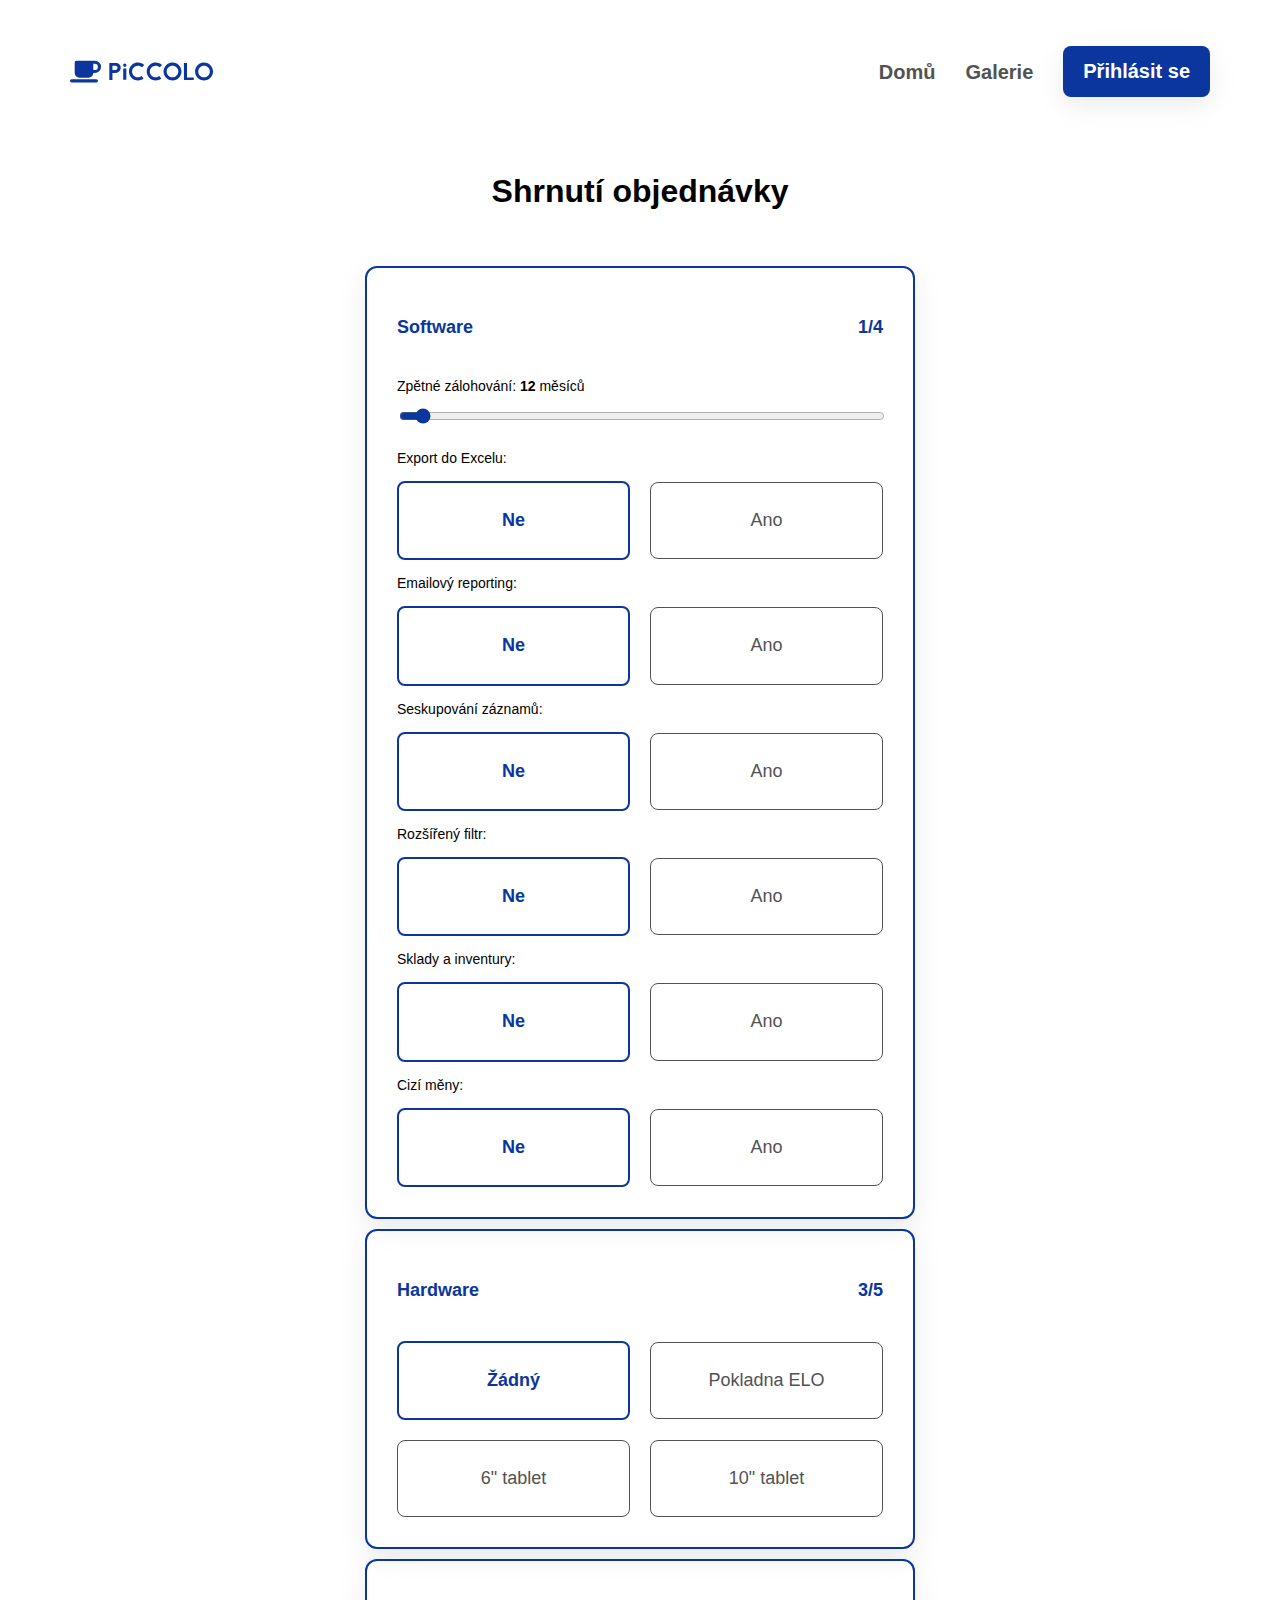
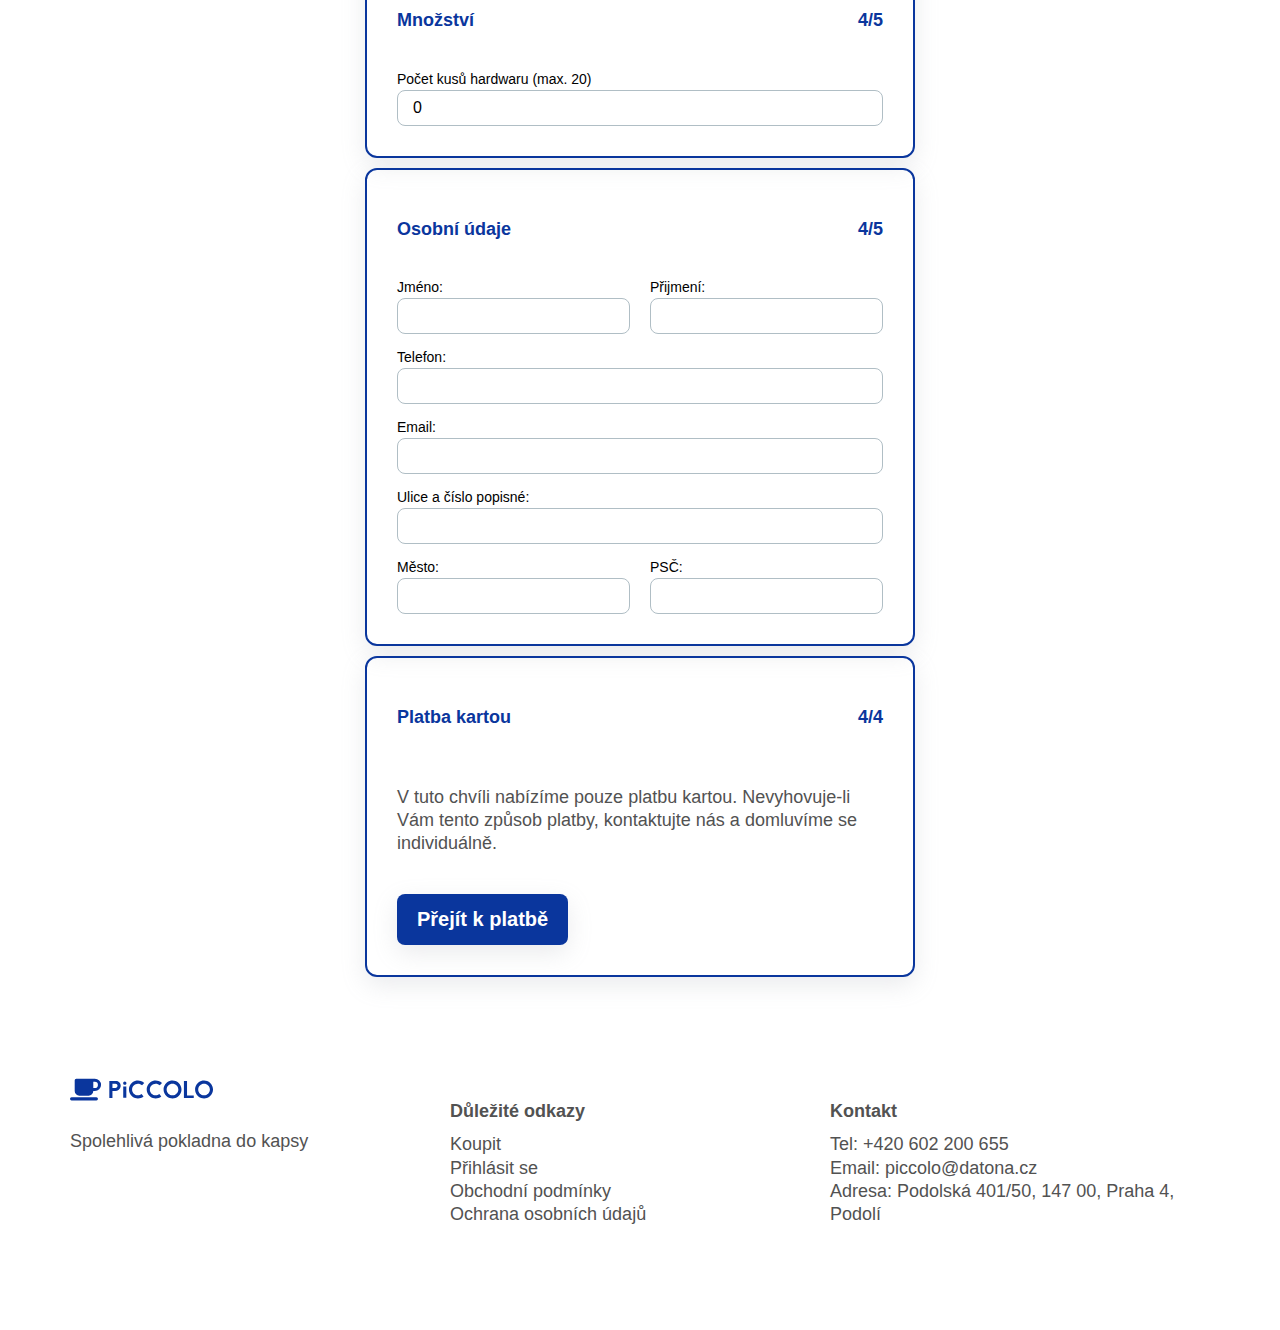
==== home/form.html @ e9f94712 "First commit" ====
<!DOCTYPE html>
<html lang="cs">
  <head>
    <meta charset="UTF-8" />
    <meta name="viewport" content="width=device-width, initial-scale=1.0" />
    <title>PiCCOLO - spolehlivá pokladna do kapsy</title>
    <link rel="icon" type="image/x-icon" href="/images/favicon.ico" />
    <link rel="preconnect" href="https://fonts.googleapis.com" />
    <link rel="preconnect" href="https://fonts.gstatic.com" crossorigin />
    <link
      rel="stylesheet"
      href="https://api.ssps.cajthaml.eu/file/64d9f18f79dad891e8a07c73"
    />
    <link
      rel="stylesheet"
      type="text/css"
      href="./styles/style.css"
      media="screen"
    />
    <link
      rel="stylesheet"
      type="text/css"
      href="./styles/form.css"
      media="screen"
    />
    <link
      rel="stylesheet"
      href="https://cdnjs.cloudflare.com/ajax/libs/font-awesome/6.1.1/css/all.min.css"
    />
  </head>
  <body>
    <!--BURGER MENU-->
    <div id="burger-menu">
      <header>
        <section class="logo">
          <a href="/"
            ><img src="./images/logo.svg" alt="logo" class="logo"
          /></a>
        </section>
        <i class="fa-solid fa-xmark burger-menu-icon"></i>
      </header>
      <nav>
        <ul class="burger-nav-bar">
          <a class="hover-animation" href="/">Domů</a>
          <a class="hover-animation" href="/home/gallery.html">Galerie</a>
        </ul>
      </nav>
      <form class="burger-login" method="post">
        <h3>Přihlášení</h3>
        <div class="form-group">
          <input
            size="1"
            type="text"
            id="burger-username"
            placeholder="Zadejte uživatelské jméno"
            required
            autofocus
            name="Login"
            value=""
          />
        </div>
        <div class="form-group">
          <input
            size="1"
            type="password"
            id="burger-password"
            placeholder="Zadejte heslo"
            required
            name="Heslo"
          />
        </div>
        <button type="submit" class="primary-button hover-animation">
          Přihlásit se
        </button>
        <div class="forgot-password-wrapper">
          <a
            href="https://pokladna-piccolo.cz/ZapomenuteHeslo"
            class="forgot-password"
            >Zapomenuté heslo?</a
          >
        </div>
        <input
          name="__RequestVerificationToken"
          type="hidden"
          value="CfDJ8I_9FnGAjtVNmNtBcQKOBKoUgruNuD9HVNGTyZCKJATKybmrR9qlRq-h8FTaZlfx4MtVY10vINVL3za22tVjhV_Zq25In_8nS5ryvNQVc3ReFTSw3K0VMyKanfKJ5ry628mNpqh6AXp3YkNbod20c_k"
        />
      </form>
    </div>
    <!--LOGIN WINDOW-->
    <div id="login-window">
      <form class="burger-login" method="post">
        <h3>Přihlášení</h3>
        <div class="form-group">
          <input
            size="1"
            type="text"
            id="username2"
            placeholder="Zadejte uživatelské jméno"
            name="Login"
            value=""
          />
        </div>
        <div class="form-group">
          <input
            size="1"
            type="password"
            id="password"
            placeholder="Zadejte heslo"
            name="Heslo"
          />
        </div>
        <button type="submit" class="primary-button hover-animation">
          Přihlásit se
        </button>
        <div class="forgot-password-wrapper">
          <a
            href="https://pokladna-piccolo.cz/ZapomenuteHeslo"
            class="forgot-password"
            >Zapomenuté heslo?</a
          >
        </div>
        <input
          name="__RequestVerificationToken"
          type="hidden"
          value="CfDJ8I_9FnGAjtVNmNtBcQKOBKoUgruNuD9HVNGTyZCKJATKybmrR9qlRq-h8FTaZlfx4MtVY10vINVL3za22tVjhV_Zq25In_8nS5ryvNQVc3ReFTSw3K0VMyKanfKJ5ry628mNpqh6AXp3YkNbod20c_k"
        />
      </form>
    </div>
    <section id="container">
      <!--HEADER-->
      <header>
        <section class="logo">
          <a href="/"
            ><img src="./images/logo.svg" alt="logo" class="logo"
          /></a>
        </section>
        <nav>
          <ul class="nav-bar">
            <a class="hover-animation" href="/">Domů</a>
            <a class="hover-animation" href="/home/gallery.html">Galerie</a>
            <button class="primary-button hover-animation login-button">
              Přihlásit se
            </button>
          </ul>
        </nav>
        <i class="fa-solid fa-bars burger-menu-icon"></i>
      </header>
      <!--MAIN-->
      <main>
        <h2>Shrnutí objednávky</h2>
        <form>
          <div class="form-step">
            <section class="step-title">
              <p>Software</p>
              <p>1/4</p>
            </section>
            <section class="form-fields">
              <section class="form-row">
                <article class="form-field">
                  <label for="monthSlider"
                    >Zpětné zálohování:
                    <span id="monthValue">12</span>
                    měsíců</label
                  >
                  <input
                    type="range"
                    min="12"
                    max="126"
                    value="12"
                    class="slider"
                    id="monthSlider"
                  />
                </article>
              </section>
              <section class="form-row">
                <label for="number">Export do Excelu:</label>
              </section>
              <section class="form-row">
                <article class="form-field">
                  <input
                    id="excel-ne"
                    type="radio"
                    name="excel"
                    required
                    checked
                  />
                  <label for="excel-ne" class="radio-card">
                    <p>Ne</p>
                  </label>
                </article>
                <article class="form-field">
                  <input id="excel-ano" type="radio" name="excel" required />
                  <label for="excel-ano" class="radio-card">
                    <p>Ano</p>
                  </label>
                </article>
              </section>
              <section class="form-row">
                <label for="number">Emailový reporting:</label>
              </section>
              <section class="form-row">
                <article class="form-field">
                  <input
                    id="reporting-ne"
                    type="radio"
                    name="reporting"
                    required
                    checked
                  />
                  <label for="reporting-ne" class="radio-card">
                    <p>Ne</p>
                  </label>
                </article>
                <article class="form-field">
                  <input
                    id="reporting-ano"
                    type="radio"
                    name="reporting"
                    required
                  />
                  <label for="reporting-ano" class="radio-card">
                    <p>Ano</p>
                  </label>
                </article>
              </section>
              <section class="form-row">
                <label for="number">Seskupování záznamů:</label>
              </section>
              <section class="form-row">
                <article class="form-field">
                  <input
                    id="seskupovani-ne"
                    type="radio"
                    name="seskupovani"
                    required
                    checked
                  />
                  <label for="seskupovani-ne" class="radio-card">
                    <p>Ne</p>
                  </label>
                </article>
                <article class="form-field">
                  <input
                    id="seskupovani-ano"
                    type="radio"
                    name="seskupovani"
                    required
                  />
                  <label for="seskupovani-ano" class="radio-card">
                    <p>Ano</p>
                  </label>
                </article>
              </section>
              <section class="form-row">
                <label for="number">Rozšířený filtr:</label>
              </section>
              <section class="form-row">
                <article class="form-field">
                  <input
                    id="filtr-ne"
                    type="radio"
                    name="filtr"
                    required
                    checked
                  />
                  <label for="filtr-ne" class="radio-card">
                    <p>Ne</p>
                  </label>
                </article>
                <article class="form-field">
                  <input id="filtr-ano" type="radio" name="filtr" required />
                  <label for="filtr-ano" class="radio-card">
                    <p>Ano</p>
                  </label>
                </article>
              </section>
              <section class="form-row">
                <label for="number">Sklady a inventury:</label>
              </section>
              <section class="form-row">
                <article class="form-field">
                  <input
                    id="sklady-ne"
                    type="radio"
                    name="sklady"
                    required
                    checked
                  />
                  <label for="sklady-ne" class="radio-card">
                    <p>Ne</p>
                  </label>
                </article>
                <article class="form-field">
                  <input id="sklady-ano" type="radio" name="sklady" required />
                  <label for="sklady-ano" class="radio-card">
                    <p>Ano</p>
                  </label>
                </article>
              </section>
              <section class="form-row">
                <label for="number">Cizí měny:</label>
              </section>
              <section class="form-row">
                <article class="form-field">
                  <input
                    id="meny-ne"
                    type="radio"
                    name="meny"
                    required
                    checked
                  />
                  <label for="meny-ne" class="radio-card">
                    <p>Ne</p>
                  </label>
                </article>
                <article class="form-field">
                  <input id="meny-ano" type="radio" name="meny" required />
                  <label for="meny-ano" class="radio-card">
                    <p>Ano</p>
                  </label>
                </article>
              </section>
            </section>
          </div>
          <div class="form-step">
            <section class="step-title">
              <p>Hardware</p>
              <p>3/5</p>
            </section>
            <section class="form-row">
              <article class="form-field">
                <input
                  id="no-hardware"
                  type="radio"
                  name="typ-pokladny"
                  required
                  checked
                />
                <label for="no-hardware" class="radio-card">
                  <p>Žádný</p>
                </label>
              </article>
              <article class="form-field">
                <input id="elo" type="radio" name="typ-pokladny" required />
                <label for="elo" class="radio-card">
                  <p>Pokladna ELO</p>
                </label>
              </article>
            </section>
            <section class="form-row">
              <article class="form-field">
                <input
                  id="6-tablet"
                  type="radio"
                  name="typ-pokladny"
                  required
                />
                <label for="6-tablet" class="radio-card">
                  <p>6" tablet</p>
                </label>
              </article>
              <article class="form-field">
                <input
                  id="10-tablet"
                  type="radio"
                  name="typ-pokladny"
                  required
                />
                <label for="10-tablet" class="radio-card">
                  <p>10" tablet</p>
                </label>
              </article>
            </section>
          </div>
          <div class="form-step">
            <section class="step-title">
              <p>Množství</p>
              <p>4/5</p>
            </section>
            <section class="form-row">
              <article class="form-field">
                <label for="number">Počet kusů hardwaru (max. 20)</label>
                <input
                  id="number"
                  type="number"
                  required
                  max="20"
                  min="0"
                  value="0"
                />
              </article>
            </section>
          </div>
          <div class="form-step">
            <section class="step-title">
              <p>Osobní údaje</p>
              <p>4/5</p>
            </section>
            <section class="form-fields">
              <section class="form-row">
                <article class="form-field">
                  <label for="name">Jméno:</label>
                  <input id="name" type="text" required />
                </article>
                <article class="form-field">
                  <label for="last-name">Přijmení:</label>
                  <input id="last-name" type="text" required />
                </article>
              </section>
              <section class="form-row">
                <article class="form-field">
                  <label for="phone">Telefon:</label>
                  <input id="phone" type="tel" required />
                </article>
              </section>
              <section class="form-row">
                <article class="form-field">
                  <label for="email">Email:</label>
                  <input id="email" type="email" required />
                </article>
              </section>
              <section class="form-row">
                <article class="form-field">
                  <label for="address">Ulice a číslo popisné:</label>
                  <input id="address" type="text" required />
                </article>
              </section>
              <section class="form-row">
                <article class="form-field">
                  <label for="city">Město:</label>
                  <input id="city" type="text" required />
                </article>
                <article class="form-field">
                  <label for="postal-code">PSČ:</label>
                  <input id="postal-code" type="text" required />
                </article>
              </section>
            </section>
          </div>
          <div class="form-step">
            <section class="step-title">
              <p>Platba kartou</p>
              <p>4/4</p>
            </section>
            <p>
              V tuto chvíli nabízíme pouze platbu kartou. Nevyhovuje-li Vám
              tento způsob platby, kontaktujte nás a domluvíme se individuálně.
            </p>
            <button type="submit" class="primary-button hover-animation">
              Přejít k platbě
            </button>
          </div>
        </form>
      </main>
      <!--FOOTER-->
      <footer>
        <article class="company">
          <section class="logo">
            <a href="/">
              <img src="/home/images/logo.svg" alt="logo" id="footerLogo" />
            </a>
          </section>
          <p>Spolehlivá pokladna do kapsy</p>
        </article>
        <article class="links">
          <p><b>Důležité odkazy</b></p>
          <a href="/home/koupit.html">Koupit</a>
          <a class="login-button">Přihlásit se</a>
          <a href="">Obchodní podmínky</a>
          <a href="">Ochrana osobních údajů</a>
        </article>
        <article class="contact">
          <p><b>Kontakt</b></p>
          <a href="tel:+420602200655">Tel: +420 602 200 655</a>
          <a href="mailto:piccolo@datona.cz">Email: piccolo@datona.cz</a>
          <a href="https://maps.app.goo.gl/zGwgqbxN4EhgyEYY7">
            Adresa: Podolská 401/50, 147 00, Praha 4, Podolí
          </a>
        </article>
      </footer>
    </section>
    <script src="/home/scripts/script.js"></script>
    <script src="/home/scripts/form.js"></script>
  </body>
</html>
---- home/styles/style.css ----
/* ===================GLOBAL==================*/
:root {
  --gradient: linear-gradient(90deg, #0a369d, #4472ca);
  --primary: #0a369d;
  --secondary: #4472ca;
  --background: #ffffff;
  --headings: #000000;
  --text: #525252;
  --shadow: rgba(149, 157, 165, 0.2) 0px 8px 24px;
}

* {
  box-sizing: border-box;
  scroll-behavior: smooth;
}

body,
html {
  box-sizing: border-box;
  font-family: "Inter", sans-serif;
  width: 100%;
  display: flex;
  flex-direction: column;
  align-items: center;
}

h1 {
  color: var(--headings);
  font-size: clamp(3rem, 2.4545rem + 2.7273vw, 4.5rem);
  font-weight: 600;
}

h2 {
  color: var(--headings);
  font-size: 2rem;
  font-weight: 600;
  line-height: 1.2;
}

h3 {
  color: var(--headings);
  font-size: clamp(1.2rem, 1.0909rem + 0.5455vw, 1.5rem);
  font-weight: 600;
}

p,
ul,
a,
li {
  text-decoration: none;
  color: var(--text);
  font-size: 18px;
  font-weight: 500;
  line-height: 1.3;
}

a:hover {
  cursor: pointer;
  transition: var(150ms cubic-bezier(0.215, 0.61, 0.355, 1));
  color: black;
}

input {
  font-size: 1rem;
}

label {
  font-size: 14px;
}

i {
  color: var(--primary);
  font-size: 35px;
}

b {
  font-weight: 700;
}

#container {
  width: 100%;
  max-width: 1200px;
  padding: 20px 30px;
}

.primary-button {
  cursor: pointer;
  box-shadow: var(--shadow);
  border: none;
  border-radius: 8px;
  background-color: var(--primary);
  font-size: 20px;
  font-weight: 600;
  color: white;
  padding: 14px 20px;
}

.secondary-button {
  cursor: pointer;
  box-shadow: var(--shadow);
  border: solid 2px var(--primary);
  border-radius: 8px;
  background-color: white;
  font-size: 20px;
  font-weight: 600;
  color: var(--primary);
  padding: 14px 20px;
}

.hover-animation:hover {
  transition: all 0.2s ease-in-out;
  transform: scale(1.04);
}

.text-hover-animation:hover {
  font-weight: bold;
  transition: all 0.2s ease-in-out;
}

.text-highlight {
  color: var(--primary);
}

.logo {
  width: auto;
  height: 25px;
}

/* ===============================HEADER===============================*/

header {
  width: 100%;
  display: flex;
  justify-content: space-between;
  align-items: center;
}

ul.nav-bar {
  display: flex;
  justify-content: center;
  align-items: center;
  gap: 30px;
}

ul.nav-bar > a {
  font-size: 20px;
  font-weight: 600;
}

header .burger-menu-icon {
  display: none;
}

@media (max-width: 760px) {
  ul.nav-bar {
    display: none;
  }
  header .burger-menu-icon {
    display: flex;
  }
}

/* ================================BURGER MENU===============================*/
#burger-menu {
  z-index: 10;
  transition: all 0.3s;
  margin-right: -200vw;
  width: 100%;
  background-color: white;
  right: 0px;
  top: 0px;
  position: fixed;
  height: 100%;
  box-shadow: var(--shadow);
  padding: 20px 30px;
  display: flex;
  flex-direction: column;
  justify-content: start;
  align-items: center;
  gap: 40px;
}

#burger-menu.show {
  margin-right: 0;
}

ul.burger-nav-bar {
  display: flex;
  flex-direction: column;
  justify-content: center;
  align-items: center;
  gap: 20px;
}

ul.burger-nav-bar > a {
  font-size: 20px;
  font-weight: 600;
}

form.burger-login {
  background-color: white;
  border-radius: 8px;
  padding: 30px;
  box-shadow: var(--shadow);
  max-width: 330px;
  width: 100%;
  gap: 15px;
  display: flex;
  flex-direction: column;
  justify-content: center;
  align-items: center;
}

.form-group {
  width: 100%;
  gap: 5px;
  display: flex;
  flex-direction: column;
  justify-content: center;
  align-items: center;
}

input {
  width: 100%;
  display: block;
  padding: 8px 15px;
  border: solid 1px #b0bec5;
  border-radius: 8px;
  transition: border-color 0.2s ease-in-out;
}

input::placeholder {
  color: #b0bec5;
}

input:focus {
  outline: none;
  border: solid 1px var(--primary);
}

.burger-menu-icon {
  cursor: pointer;
}

.position-fixed {
  top: 0px;
  left: 0px;
  width: 100%;
  max-width: 1200px;
  padding: 20px 30px;
  z-index: 5;
  position: fixed;
}

.forgot-password-wrapper {
  width: 100%;
  display: flex;
  justify-content: end;
}

.forgot-password {
  font-size: 13px;
}

/* ================================LOGIN MENU===============================*/
#login-window {
  z-index: 10;
  background-color: rgb(0, 0, 0);
  background-color: rgba(0, 0, 0, 0.4);
  width: 100vw;
  height: 100vh;
  position: fixed;
  display: none;
  justify-content: center;
  align-items: center;
}

#login-window.show {
  position: fixed;
  display: flex;
}

/* =========================================FOOTER======================================*/

footer {
  margin: 75px 0px;
  display: flex;
  justify-content: space-between;
  align-items: start;
}

footer :nth-child(1n) {
  width: 100%;
  display: flex;
  flex-direction: column;
  justify-content: center;
  align-items: start;
}

footer > article :nth-child(1) {
  margin-bottom: 5px;
}

#footerLogo {
  width: auto;
  height: 25px;
}

@media (max-width: 740px) {
  footer {
    text-align: center;
    flex-direction: column;
    justify-content: center;
    align-items: center;
    gap: 50px;
  }

  footer :nth-child(1n) {
    flex-direction: column;
    justify-content: center;
    align-items: center;
  }
}
---- home/styles/form.css ----
main {
  padding: 30px 0px;
  display: flex;
  justify-content: center;
  align-items: center;
  flex-direction: column;
  gap: 30px;
}
form {
  width: 100%;
  display: flex;
  gap: 10px;
  justify-content: center;
  align-items: center;
  flex-direction: column;
}

.form-progress {
  overflow: hidden;
  background-color: #0a369d14;
  border-radius: 4px;
  height: 12px;
  width: 250px;
}

.form-bar {
  background-color: var(--primary);
  width: 25%;
  height: 100%;
}

.form-status {
  display: flex;
  justify-content: center;
  align-items: center;
  gap: 30px;
}

div.form-step {
  width: 100%;
  max-width: 550px;
  padding: 30px;
  display: flex;
  flex-direction: column;
  justify-content: center;
  align-items: start;
  gap: 20px;
  border-radius: 12px;
  box-shadow: var(--shadow);
  border: solid 2px var(--primary);
}

.step-title {
  width: 100%;
  display: flex;
  justify-content: space-between;
  align-items: start;
}

.step-title p {
  color: var(--primary);
  font-weight: bold;
}

.form-fields {
  width: 100%;
  display: flex;
  gap: 15px;
  flex-direction: column;
  justify-content: center;
  align-items: center;
}

.form-row {
  width: 100%;
  display: flex;
  justify-content: space-between;
  align-items: center;
  gap: 20px;
}

.form-field {
  width: 100%;
  display: flex;
  gap: 3px;
  flex-direction: column;
  justify-content: start;
  align-items: start;
}

input[type="radio"] {
  display: none;
}

.radio-card {
  cursor: pointer;
  display: flex;
  justify-content: center;
  align-items: center;
  width: 100%;
  padding: 8px 10px;
  border-radius: 8px;
  border: solid 1px var(--text);
  transition: 0.2s ease-in-out;
}

input[type="range"] {
  accent-color: var(--primary);
}

input[type="radio"]:checked + .radio-card {
  border-color: var(--primary);
  border-width: 2px;
}

input[type="radio"]:checked + .radio-card :nth-child(1) {
  color: var(--primary);
  font-weight: bold;
}

#monthValue {
  font-weight: bold;
}
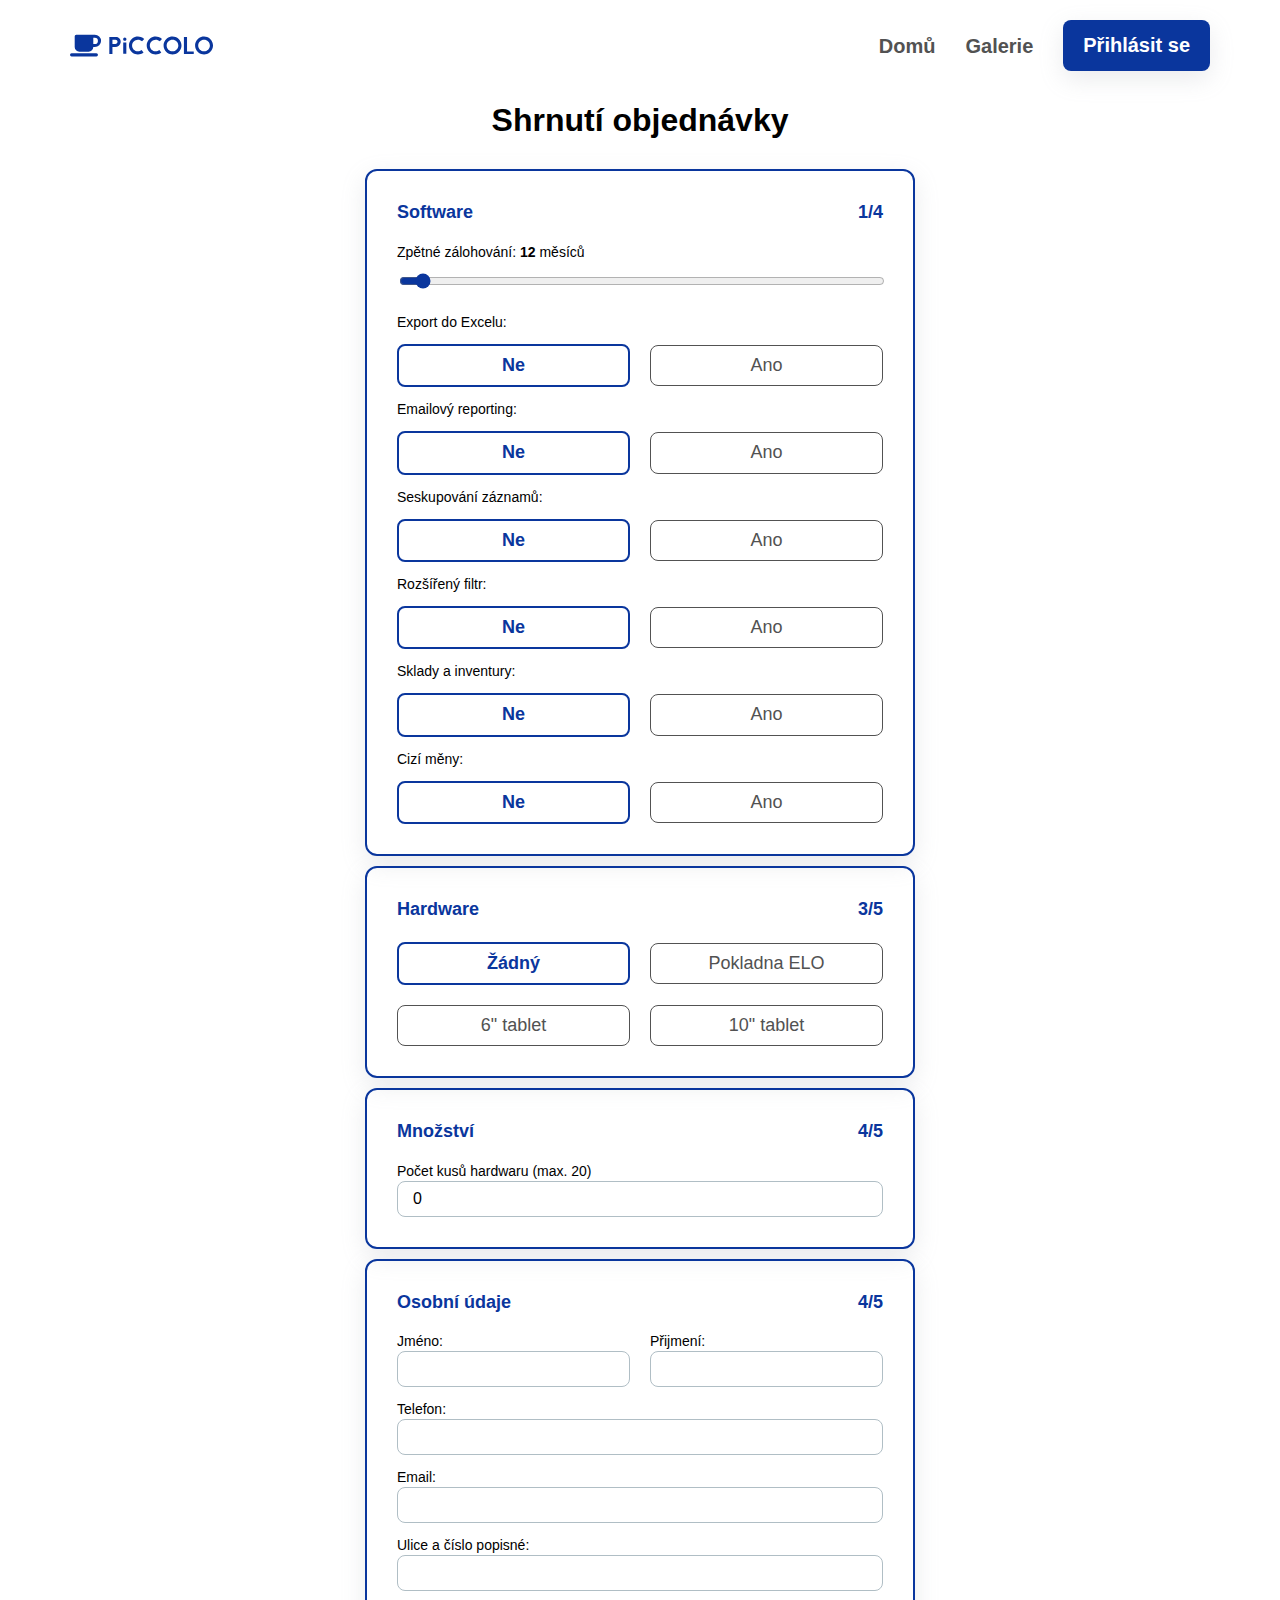
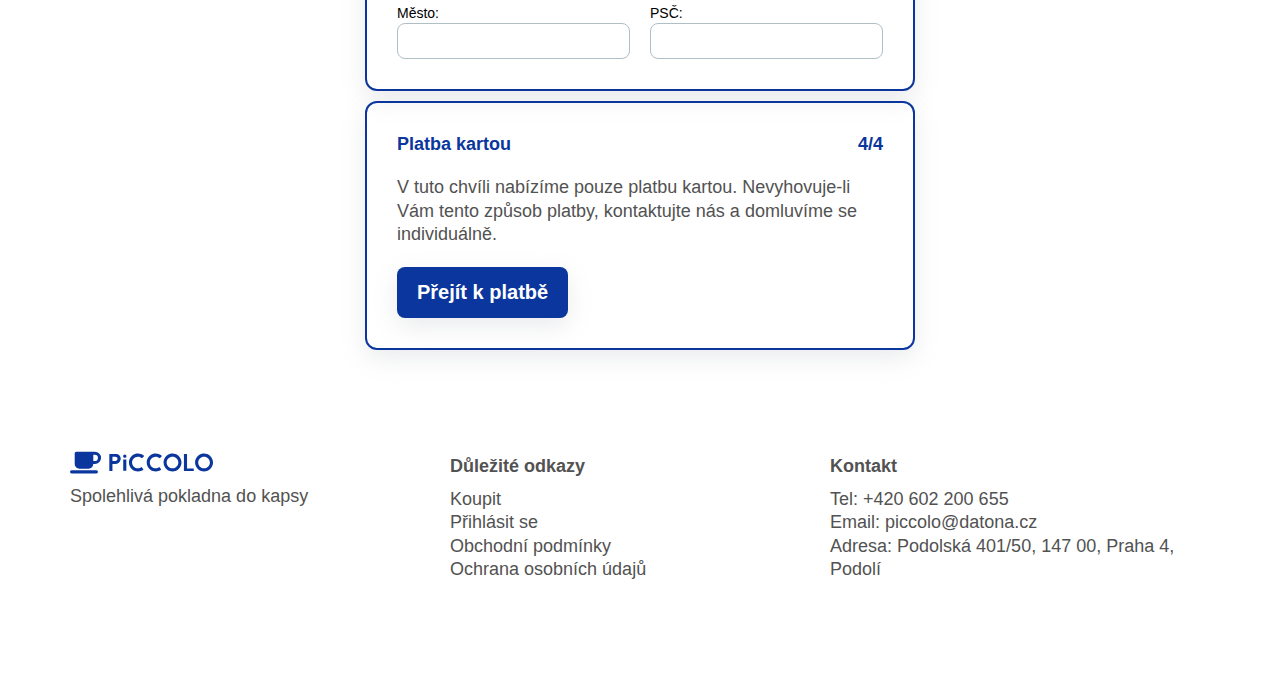
==== commit 979ac82a: "Final calculation + custom reset.css" ====
--- a/home/form.html
+++ b/home/form.html
@@ -9,7 +9,9 @@
     <link rel="preconnect" href="https://fonts.gstatic.com" crossorigin />
     <link
       rel="stylesheet"
-      href="https://api.ssps.cajthaml.eu/file/64d9f18f79dad891e8a07c73"
+      type="text/css"
+      href="./styles/reset.css"
+      media="screen"
     />
     <link
       rel="stylesheet"
--- a/home/styles/style.css
+++ b/home/styles/style.css
@@ -54,6 +54,11 @@
   line-height: 1.3;
 }
 
+hr {
+  width: 100%;
+  border: solid 1px rgba(149, 157, 165, 0.2);
+}
+
 a:hover {
   cursor: pointer;
   transition: var(150ms cubic-bezier(0.215, 0.61, 0.355, 1));
@@ -84,6 +89,8 @@
 }
 
 .primary-button {
+  width: auto;
+  text-align: center;
   cursor: pointer;
   box-shadow: var(--shadow);
   border: none;
@@ -96,6 +103,8 @@
 }
 
 .secondary-button {
+  width: auto;
+  text-align: center;
   cursor: pointer;
   box-shadow: var(--shadow);
   border: solid 2px var(--primary);
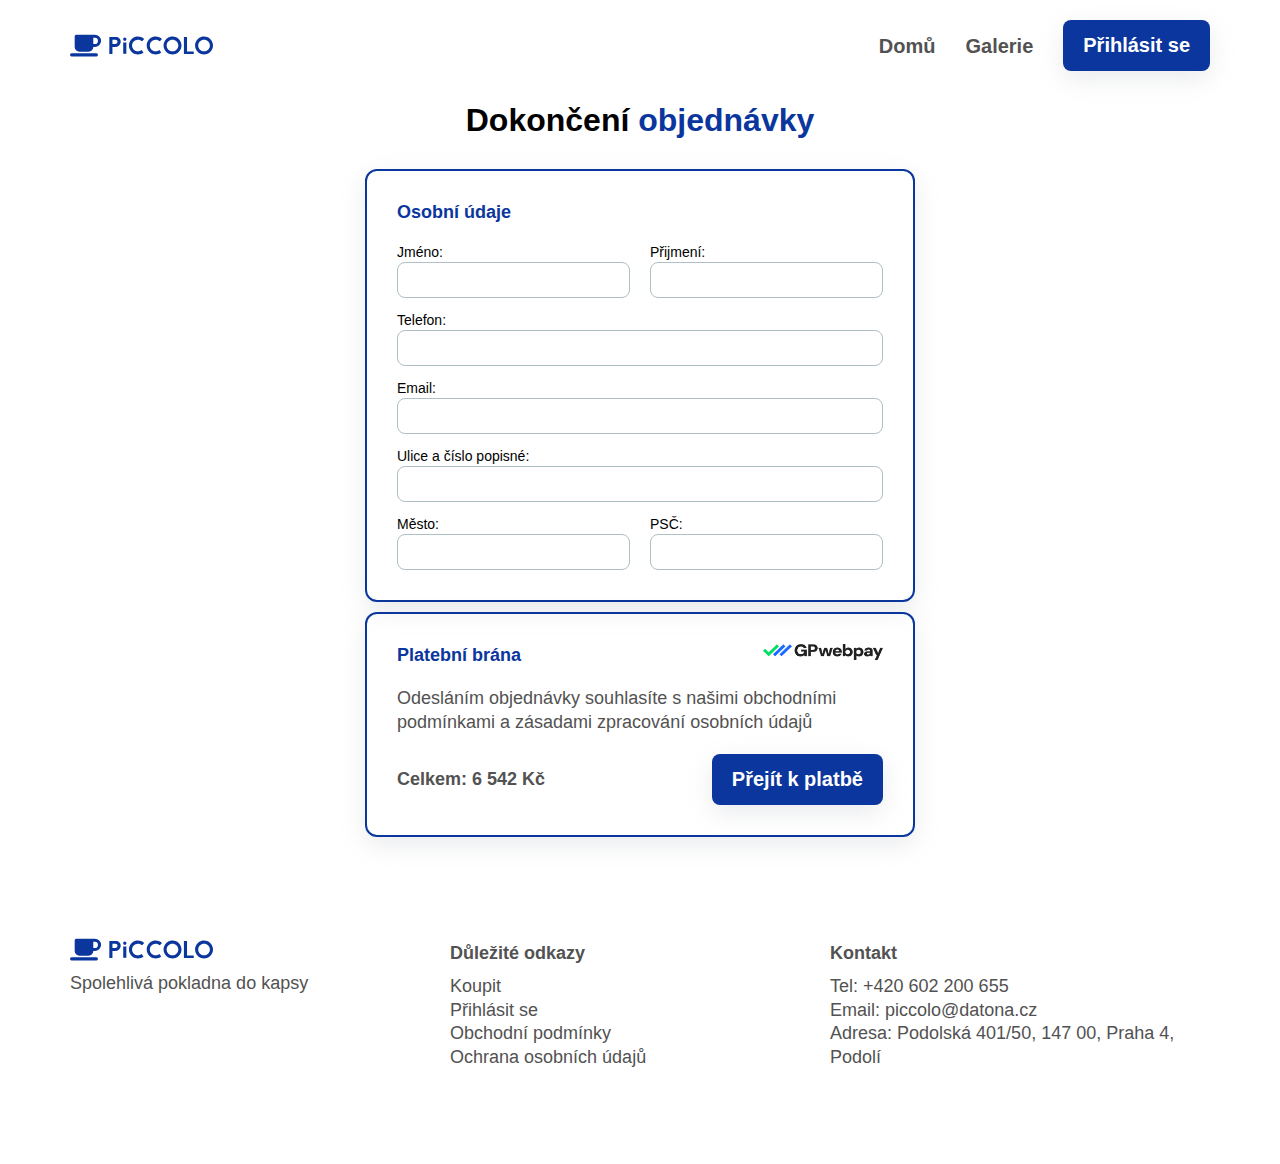
==== commit c03f35b4: "Finished second part of form" ====
--- a/home/form.html
+++ b/home/form.html
@@ -149,308 +149,68 @@
       </header>
       <!--MAIN-->
       <main>
-        <h2>Shrnutí objednávky</h2>
+        <h2>Dokončení <span class="text-highlight">objednávky</span></h2>
         <form>
           <div class="form-step">
             <section class="step-title">
-              <p>Software</p>
-              <p>1/4</p>
+              <p>Osobní údaje</p>
             </section>
             <section class="form-fields">
               <section class="form-row">
                 <article class="form-field">
-                  <label for="monthSlider"
-                    >Zpětné zálohování:
-                    <span id="monthValue">12</span>
-                    měsíců</label
-                  >
-                  <input
-                    type="range"
-                    min="12"
-                    max="126"
-                    value="12"
-                    class="slider"
-                    id="monthSlider"
-                  />
-                </article>
-              </section>
-              <section class="form-row">
-                <label for="number">Export do Excelu:</label>
-              </section>
-              <section class="form-row">
-                <article class="form-field">
-                  <input
-                    id="excel-ne"
-                    type="radio"
-                    name="excel"
-                    required
-                    checked
-                  />
-                  <label for="excel-ne" class="radio-card">
-                    <p>Ne</p>
-                  </label>
-                </article>
-                <article class="form-field">
-                  <input id="excel-ano" type="radio" name="excel" required />
-                  <label for="excel-ano" class="radio-card">
-                    <p>Ano</p>
-                  </label>
-                </article>
-              </section>
-              <section class="form-row">
-                <label for="number">Emailový reporting:</label>
-              </section>
-              <section class="form-row">
-                <article class="form-field">
-                  <input
-                    id="reporting-ne"
-                    type="radio"
-                    name="reporting"
-                    required
-                    checked
-                  />
-                  <label for="reporting-ne" class="radio-card">
-                    <p>Ne</p>
-                  </label>
-                </article>
-                <article class="form-field">
-                  <input
-                    id="reporting-ano"
-                    type="radio"
-                    name="reporting"
-                    required
-                  />
-                  <label for="reporting-ano" class="radio-card">
-                    <p>Ano</p>
-                  </label>
-                </article>
-              </section>
-              <section class="form-row">
-                <label for="number">Seskupování záznamů:</label>
-              </section>
-              <section class="form-row">
-                <article class="form-field">
-                  <input
-                    id="seskupovani-ne"
-                    type="radio"
-                    name="seskupovani"
-                    required
-                    checked
-                  />
-                  <label for="seskupovani-ne" class="radio-card">
-                    <p>Ne</p>
-                  </label>
-                </article>
-                <article class="form-field">
-                  <input
-                    id="seskupovani-ano"
-                    type="radio"
-                    name="seskupovani"
-                    required
-                  />
-                  <label for="seskupovani-ano" class="radio-card">
-                    <p>Ano</p>
-                  </label>
-                </article>
-              </section>
-              <section class="form-row">
-                <label for="number">Rozšířený filtr:</label>
-              </section>
-              <section class="form-row">
-                <article class="form-field">
-                  <input
-                    id="filtr-ne"
-                    type="radio"
-                    name="filtr"
-                    required
-                    checked
-                  />
-                  <label for="filtr-ne" class="radio-card">
-                    <p>Ne</p>
-                  </label>
-                </article>
-                <article class="form-field">
-                  <input id="filtr-ano" type="radio" name="filtr" required />
-                  <label for="filtr-ano" class="radio-card">
-                    <p>Ano</p>
-                  </label>
-                </article>
-              </section>
-              <section class="form-row">
-                <label for="number">Sklady a inventury:</label>
-              </section>
-              <section class="form-row">
-                <article class="form-field">
-                  <input
-                    id="sklady-ne"
-                    type="radio"
-                    name="sklady"
-                    required
-                    checked
-                  />
-                  <label for="sklady-ne" class="radio-card">
-                    <p>Ne</p>
-                  </label>
-                </article>
-                <article class="form-field">
-                  <input id="sklady-ano" type="radio" name="sklady" required />
-                  <label for="sklady-ano" class="radio-card">
-                    <p>Ano</p>
-                  </label>
-                </article>
-              </section>
-              <section class="form-row">
-                <label for="number">Cizí měny:</label>
-              </section>
-              <section class="form-row">
-                <article class="form-field">
-                  <input
-                    id="meny-ne"
-                    type="radio"
-                    name="meny"
-                    required
-                    checked
-                  />
-                  <label for="meny-ne" class="radio-card">
-                    <p>Ne</p>
-                  </label>
-                </article>
-                <article class="form-field">
-                  <input id="meny-ano" type="radio" name="meny" required />
-                  <label for="meny-ano" class="radio-card">
-                    <p>Ano</p>
-                  </label>
+                  <label for="name">Jméno:</label>
+                  <input id="name" type="text" required />
+                </article>
+                <article class="form-field">
+                  <label for="last-name">Přijmení:</label>
+                  <input id="last-name" type="text" required />
+                </article>
+              </section>
+              <section class="form-row">
+                <article class="form-field">
+                  <label for="phone">Telefon:</label>
+                  <input id="phone" type="tel" required />
+                </article>
+              </section>
+              <section class="form-row">
+                <article class="form-field">
+                  <label for="email">Email:</label>
+                  <input id="email" type="email" required />
+                </article>
+              </section>
+              <section class="form-row">
+                <article class="form-field">
+                  <label for="address">Ulice a číslo popisné:</label>
+                  <input id="address" type="text" required />
+                </article>
+              </section>
+              <section class="form-row">
+                <article class="form-field">
+                  <label for="city">Město:</label>
+                  <input id="city" type="text" required />
+                </article>
+                <article class="form-field">
+                  <label for="postal-code">PSČ:</label>
+                  <input id="postal-code" type="text" required />
                 </article>
               </section>
             </section>
           </div>
           <div class="form-step">
             <section class="step-title">
-              <p>Hardware</p>
-              <p>3/5</p>
-            </section>
-            <section class="form-row">
-              <article class="form-field">
-                <input
-                  id="no-hardware"
-                  type="radio"
-                  name="typ-pokladny"
-                  required
-                  checked
-                />
-                <label for="no-hardware" class="radio-card">
-                  <p>Žádný</p>
-                </label>
-              </article>
-              <article class="form-field">
-                <input id="elo" type="radio" name="typ-pokladny" required />
-                <label for="elo" class="radio-card">
-                  <p>Pokladna ELO</p>
-                </label>
-              </article>
-            </section>
-            <section class="form-row">
-              <article class="form-field">
-                <input
-                  id="6-tablet"
-                  type="radio"
-                  name="typ-pokladny"
-                  required
-                />
-                <label for="6-tablet" class="radio-card">
-                  <p>6" tablet</p>
-                </label>
-              </article>
-              <article class="form-field">
-                <input
-                  id="10-tablet"
-                  type="radio"
-                  name="typ-pokladny"
-                  required
-                />
-                <label for="10-tablet" class="radio-card">
-                  <p>10" tablet</p>
-                </label>
-              </article>
-            </section>
-          </div>
-          <div class="form-step">
-            <section class="step-title">
-              <p>Množství</p>
-              <p>4/5</p>
-            </section>
-            <section class="form-row">
-              <article class="form-field">
-                <label for="number">Počet kusů hardwaru (max. 20)</label>
-                <input
-                  id="number"
-                  type="number"
-                  required
-                  max="20"
-                  min="0"
-                  value="0"
-                />
-              </article>
-            </section>
-          </div>
-          <div class="form-step">
-            <section class="step-title">
-              <p>Osobní údaje</p>
-              <p>4/5</p>
-            </section>
-            <section class="form-fields">
-              <section class="form-row">
-                <article class="form-field">
-                  <label for="name">Jméno:</label>
-                  <input id="name" type="text" required />
-                </article>
-                <article class="form-field">
-                  <label for="last-name">Přijmení:</label>
-                  <input id="last-name" type="text" required />
-                </article>
-              </section>
-              <section class="form-row">
-                <article class="form-field">
-                  <label for="phone">Telefon:</label>
-                  <input id="phone" type="tel" required />
-                </article>
-              </section>
-              <section class="form-row">
-                <article class="form-field">
-                  <label for="email">Email:</label>
-                  <input id="email" type="email" required />
-                </article>
-              </section>
-              <section class="form-row">
-                <article class="form-field">
-                  <label for="address">Ulice a číslo popisné:</label>
-                  <input id="address" type="text" required />
-                </article>
-              </section>
-              <section class="form-row">
-                <article class="form-field">
-                  <label for="city">Město:</label>
-                  <input id="city" type="text" required />
-                </article>
-                <article class="form-field">
-                  <label for="postal-code">PSČ:</label>
-                  <input id="postal-code" type="text" required />
-                </article>
-              </section>
-            </section>
-          </div>
-          <div class="form-step">
-            <section class="step-title">
-              <p>Platba kartou</p>
-              <p>4/4</p>
+              <p>Platební brána</p>
+              <img id="webpay" src="/home/images/GPwebpay-logo.png" alt="" />
             </section>
             <p>
-              V tuto chvíli nabízíme pouze platbu kartou. Nevyhovuje-li Vám
-              tento způsob platby, kontaktujte nás a domluvíme se individuálně.
+              Odesláním objednávky souhlasíte s našimi obchodními podmínkami a
+              zásadami zpracování osobních údajů
             </p>
-            <button type="submit" class="primary-button hover-animation">
-              Přejít k platbě
-            </button>
+            <section id="form-payment-wrapper">
+              <p id="form-price">Celkem: 6 542 Kč</p>
+              <button type="submit" class="primary-button hover-animation">
+                Přejít k platbě
+              </button>
+            </section>
           </div>
         </form>
       </main>
--- a/home/styles/style.css
+++ b/home/styles/style.css
@@ -160,7 +160,7 @@
   display: none;
 }
 
-@media (max-width: 760px) {
+@media (max-width: 850px) {
   ul.nav-bar {
     display: none;
   }
--- a/home/styles/form.css
+++ b/home/styles/form.css
@@ -121,3 +121,18 @@
 #monthValue {
   font-weight: bold;
 }
+
+img#webpay {
+  width: 120px;
+}
+
+#form-payment-wrapper {
+  width: 100%;
+  display: flex;
+  justify-content: space-between;
+  align-items: center;
+}
+
+#form-price {
+  font-weight: bold;
+}
